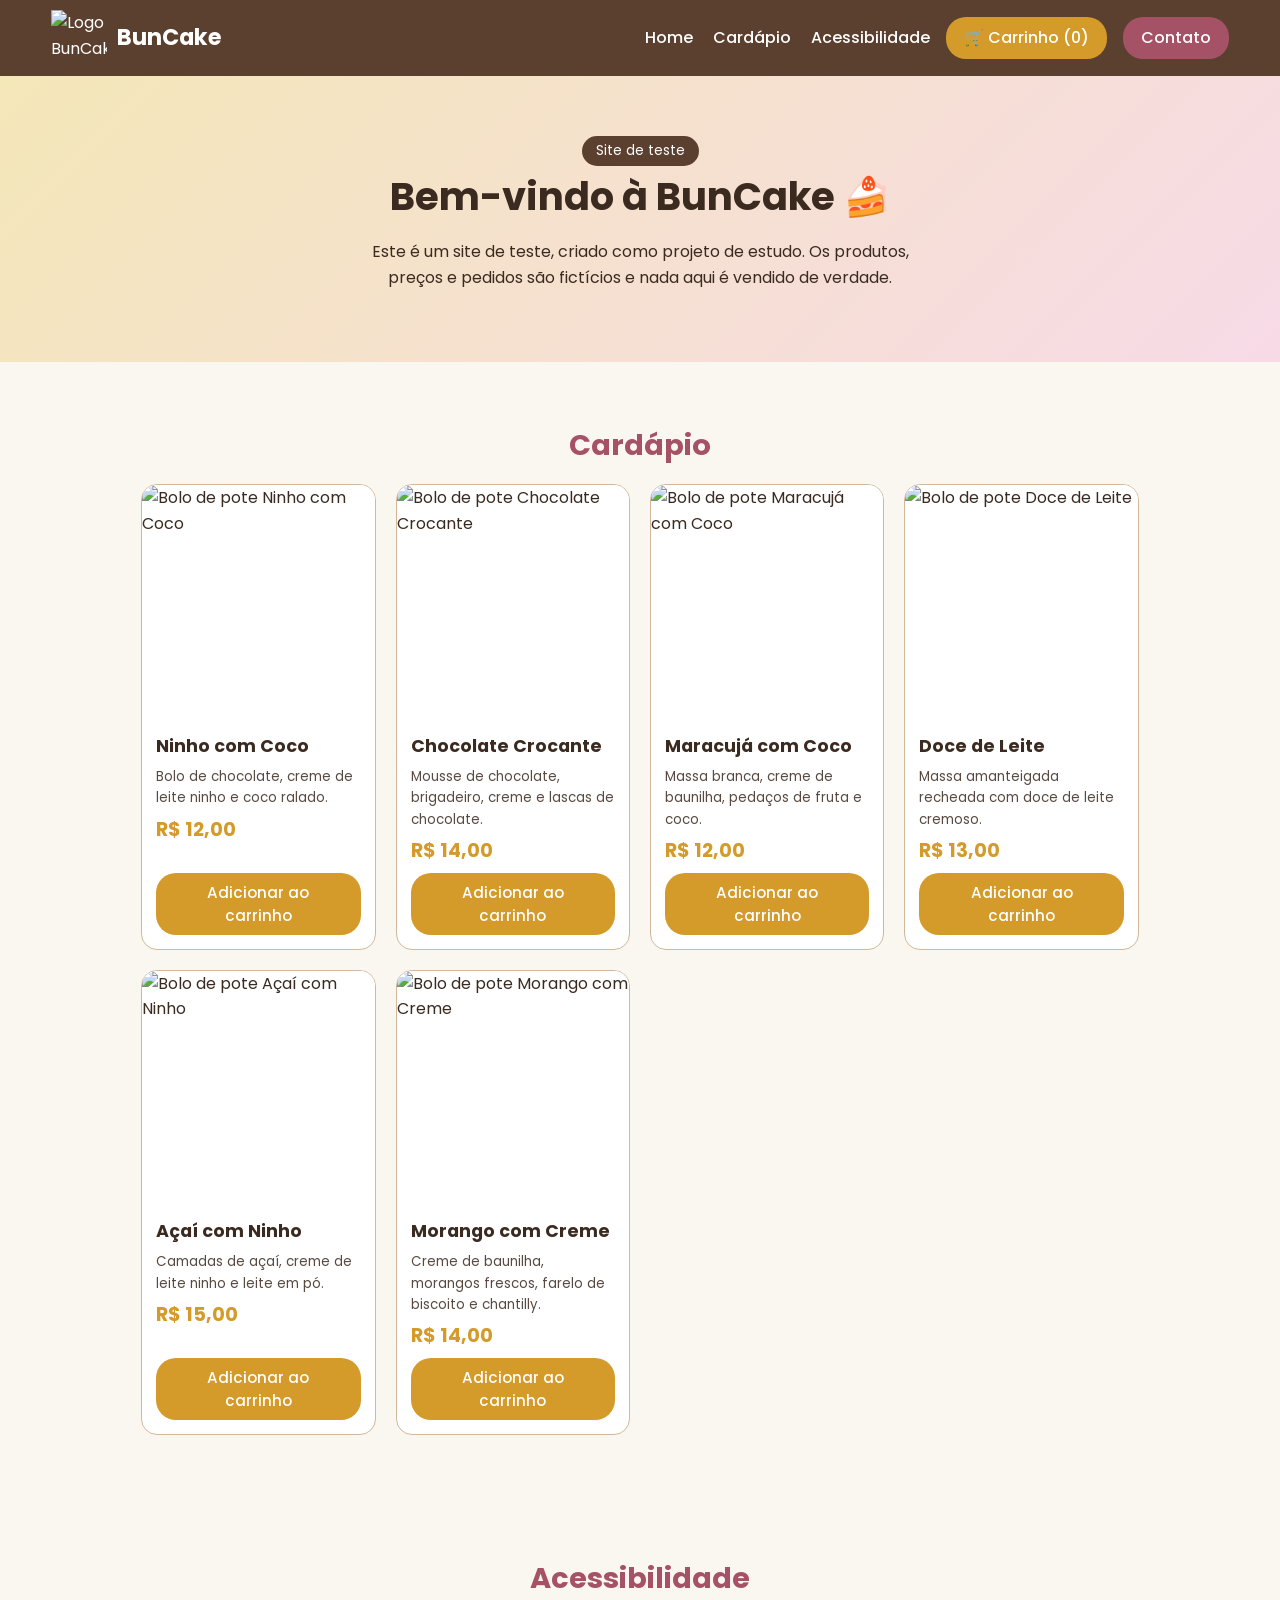
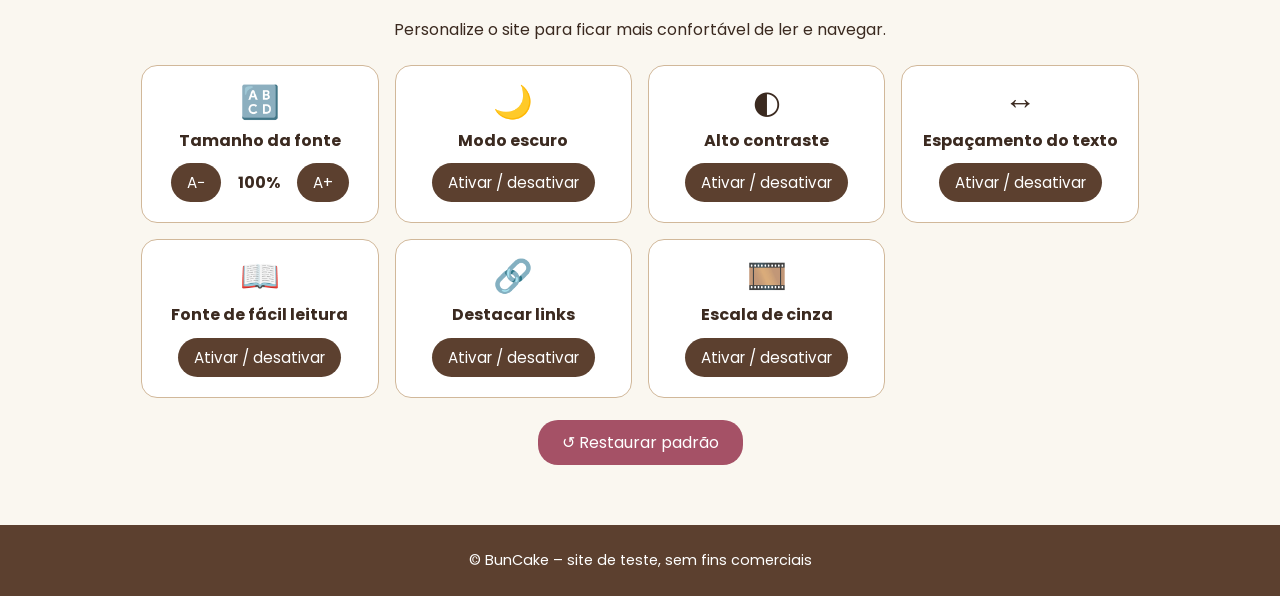
==== index.html @ f853fc82 "Add files via upload" ====
<!DOCTYPE html>
<html lang="pt-br">
<head>
    <meta charset="UTF-8">
    <meta name="viewport" content="width=device-width, initial-scale=1.0">
    <link rel="stylesheet" href="style.css">
     <link rel="icon" type="image/png" href="Imagens/LogoBunCake.png">
    <title>BunCake</title>
</head>
<body>
    <header>
        <nav class="navbar">
            <div class="brand">
                <img src="Imagens/LogoBunCake.png" alt="Logo BunCake" class="logo">
                <h1>BunCake</h1>
            </div>

            <ul id="nav-links">
                <li><a href="index.html#home">Home</a></li>
                <li><a href="index.html#cardapio">Cardápio</a></li>
                <li><a href="index.html#acessibilidade">Acessibilidade</a></li>
            </ul>

            <a href="carrinho.html" class="bnt bnt-default">🛒 Carrinho (<span id="cnt">0</span>)</a>
            <a href="contato.html" class="bnt bnt-rosa">Contato</a>
        </nav>
    </header>

    <main>
        <section class="hero" id="home">
            <span class="tag">Site de teste</span>
            <h1>Bem-vindo à BunCake 🍰</h1>
            <p>Este é um site de teste, criado como projeto de estudo. Os produtos, preços e pedidos são fictícios e nada aqui é vendido de verdade.</p>
        </section>

        <section id="cardapio">
            <h2>Cardápio</h2>
            <div class="grid" id="menu"></div>
        </section>

        <section id="acessibilidade">
            <h2>Acessibilidade</h2>
            <p>Personalize o site para ficar mais confortável de ler e navegar.</p>
            <div class="acc">
                <div class="opt"><span class="ic">🔠</span><h3>Tamanho da fonte</h3>
                    <div class="ctl">
                        <button onclick="mudarFonte(-10)" aria-label="Diminuir fonte">A−</button>
                        <span class="lvl" id="lvl">100%</span>
                        <button onclick="mudarFonte(10)" aria-label="Aumentar fonte">A+</button>
                    </div></div>
                <div class="opt"><span class="ic">🌙</span><h3>Modo escuro</h3><button data-acc="dark" onclick="alternar('dark')">Ativar / desativar</button></div>
                <div class="opt"><span class="ic">◐</span><h3>Alto contraste</h3><button data-acc="contrast" onclick="alternar('contrast')">Ativar / desativar</button></div>
                <div class="opt"><span class="ic">↔️</span><h3>Espaçamento do texto</h3><button data-acc="spacing" onclick="alternar('spacing')">Ativar / desativar</button></div>
                <div class="opt"><span class="ic">📖</span><h3>Fonte de fácil leitura</h3><button data-acc="readable" onclick="alternar('readable')">Ativar / desativar</button></div>
                <div class="opt"><span class="ic">🔗</span><h3>Destacar links</h3><button data-acc="links" onclick="alternar('links')">Ativar / desativar</button></div>
                <div class="opt"><span class="ic">🎞️</span><h3>Escala de cinza</h3><button data-acc="gray" onclick="alternar('gray')">Ativar / desativar</button></div>
            </div>
            <button class="reset" onclick="restaurar()">↺ Restaurar padrão</button>
        </section>
    </main>

    <footer>© BunCake – site de teste, sem fins comerciais</footer>
    <script src="script.js"></script>
</body>
</html>
---- style.css ----
/* ===== BunCake - style.css ===== */
@import url('https://fonts.googleapis.com/css2?family=Poppins:wght@300;400;500;600;700&display=swap');

*{
    margin:0;
    padding:0;
    box-sizing:border-box;
    font-family:'Poppins',sans-serif
}

:root{
    --color-neutral-0:#ffffff;
    --color-neutral-1:#FAF7F0;
    --color-neutral-2:#F2E7D5;
    --color-neutral-3:#D1B89A;
    --color-neutral-4:#7B5E4A;
    --color-neutral-5:#5C402F;
    --color-neutral-6:#3B2A20;
    --color-neutral-7:#000000;

    --color-primary-1:#F4E7B8;
    --color-primary-2:#E7C35A;
    --color-primary-3:#D49A2A;

    --color-secundary-1:#F7DAE7;
    --color-secundary-2:#E2B4C1;
    --color-secundary-3:#D38C9D;
    --color-secundary-4:#A55166;

    --bg:var(--color-neutral-1);
    --tx:var(--color-neutral-6);
    --card:#ffffff;
}

/* Temas de acessibilidade */
body.dark{
    --bg:#2a1f18;
    --tx:#FAF7F0;
    --card:#3B2A20;
}

body.contrast{
    --bg:#000;
    --tx:#fff;
    --card:#000;
}

body.spacing{
    line-height:2;letter-spacing:.05em;
    word-spacing:.15em;
}

body.readable *{
    font-family:Verdana,Arial,sans-serif!important;
}
body.links a{text-decoration:underline!important;
    outline:2px solid var(--color-primary-2);
    outline-offset:2px;
}
html.gray{
    filter:grayscale(1);
}

html{
    scroll-behavior:smooth;
    scroll-padding-top:90px;
    font-size:var(--fs,100%);
}

body{
    background:var(--bg);
    color:var(--tx);
    line-height:1.6;
    display:flex;
    flex-direction:column;
    min-height:100vh;
}

main{flex:1}

/* Cabeçalho */
header{
    background-color:var(--color-neutral-5);
    padding:10px 4%;
    position:sticky;
    top:0;
    z-index:5;
}

.navbar{
    display:flex;
    align-items:center;gap:16px;
    flex-wrap:wrap;
}

.brand{display:flex;
    align-items:center;
    gap:10px;color:#fff;margin-right:auto;
}

.brand h1{
    font-size:1.4rem;
}

.logo{
    width:56px;height:56px;
}

#nav-links{
    display:flex;gap:20px;
    list-style:none;
}

#nav-links a{
    color:#fff;
    text-decoration:none;
    font-weight:500;
}

#nav-links a:hover{
    color:var(--color-primary-2);
}

.bnt{
    color:#fff;text-decoration:none;
    font-weight:500;
    padding:8px 18px;
    border-radius:20px;
}

.bnt-default{
    background:var(--color-primary-3);
}

.bnt-default:hover{
    background:var(--color-primary-2);
    color:var(--color-neutral-6);
}

.bnt-rosa{
    background:var(--color-secundary-4);
}

button.bnt{
    border:0;
    cursor:pointer;
    font-size:.95rem;
}

/* Seções */

section{
    padding:60px 4%;
    max-width:1100px;
    margin:auto;
}

h2{
    font-size:1.8rem;
    margin-bottom:16px;
    color:var(--color-secundary-4);
    text-align:center;
}

body.dark h2,body.contrast h2{
    color:var(--color-primary-2);
}

/* Home */

.hero{
    text-align:center;
    background:linear-gradient(135deg,var(--color-primary-1),var(--color-secundary-1));
    max-width:none;
    color:var(--color-neutral-6);
}

.hero h1{
    font-size:2.4rem;
}

.hero p{
    max-width:560px;
    margin:12px auto;
}

.tag{display:inline-block;
    background:var(--color-neutral-5);
    color:#fff;border-radius:20px;padding:4px 14px;
    font-size:.85rem;
}

/* Cardápio */
.grid{
    display:grid;
    grid-template-columns:repeat(auto-fill,minmax(230px,1fr));
    gap:20px
}

.card{
    background:var(--card);
    border:1px solid var(--color-neutral-3);
    border-radius:16px;overflow:hidden;
    display:flex;flex-direction:column;
}

.card img{
    width:100%;
    aspect-ratio:1;
    object-fit:cover;
    background:#fff;
}

.card-info{
    padding:14px;
    display:flex;
    flex-direction:column;
    gap:6px;flex:1
}

.card h3{
    font-size:1.1rem;
}

.card small{
    opacity:.85;
}

.price{
    font-weight:700;
    color:var(--color-primary-3);
    font-size:1.2rem;
}

.card .bnt{
    margin-top:auto;
}

/* Acessibilidade */

#acessibilidade>p{
    text-align:center;
}

.acc{
    display:grid;
    grid-template-columns:repeat(auto-fit,minmax(210px,1fr));
    gap:16px;
    margin-top:22px;
}

.opt{
    background:var(--card);
    border:1px solid var(--color-neutral-3);
    border-radius:16px;padding:20px 16px;
    text-align:center;display:flex;
    flex-direction:column;
    align-items:center;
    gap:10px;
}

.opt .ic{
    font-size:2rem;
    line-height:1;
}

.opt h3{
    font-size:1rem;
}

.ctl{
    display:flex;
    align-items:center;
    gap:10px;
}

.lvl{
    min-width:56px;
    font-weight:700;
}

.acc button{
    background:var(--color-neutral-5);
    color:#fff;border:0;
    border-radius:20px;padding:8px 16px;
    cursor:pointer;
    font-size:.95rem;
}

.acc button:hover{
    background:var(--color-secundary-4);
}

.acc button.on{
    background:var(--color-primary-3);
    color:var(--color-neutral-6);
}

.reset{display:block;
    margin:22px auto 0;
    background:var(--color-secundary-4);
    color:#fff;border:0;
    border-radius:20px;
    padding:10px 24px;
    cursor:pointer;
    font-size:1rem;
}

/* Carrinho */
.row{
    display:flex;
    align-items:center;
    gap:14px;padding:12px;
    border-bottom:1px solid var(--color-neutral-3);
}

.row img{
    width:64px;
    height:64px;
    border-radius:10px;
    object-fit:cover;
}

.row .nome{
    flex:1;
}

.qtd button{
    width:28px;
    height:28px;
    border-radius:50%;
    border:1px solid var(--color-neutral-4);
    background:var(--card);
    color:var(--tx);
    cursor:pointer;
}

.total{
    text-align:right;
    font-size:1.3rem;
    font-weight:700;
    margin:16px 0;
}

/* Contato */
.centro{
    text-align:center;
}

form{
    display:grid;gap:12px;
    max-width:520px;
    margin:0 auto;
}

input,textarea{
    padding:10px;
    border:1px solid var(--color-neutral-3);
    border-radius:10px;
    font-size:1rem;
    background:var(--card);
    color:var(--tx);
}

/* Rodapé e aviso */

footer{
    text-align:center;
    padding:24px;
    background:var(--color-neutral-5);
    color:#fff;
    font-size:.9rem;
}

#toast{
    position:fixed;
    bottom:20px;
    left:50%;
    transform:translateX(-50%);
    background:var(--color-neutral-6);
    color:#fff;padding:10px 20px;
    border-radius:20px;
    opacity:0;
    transition:.3s;
    pointer-events:none;
    z-index:9;
}

#toast.show{
    opacity:1;
}

a:focus-visible,button:focus-visible,input:focus-visible,textarea:focus-visible{
    outline:3px solid var(--color-primary-2);
    outline-offset:2px;
}
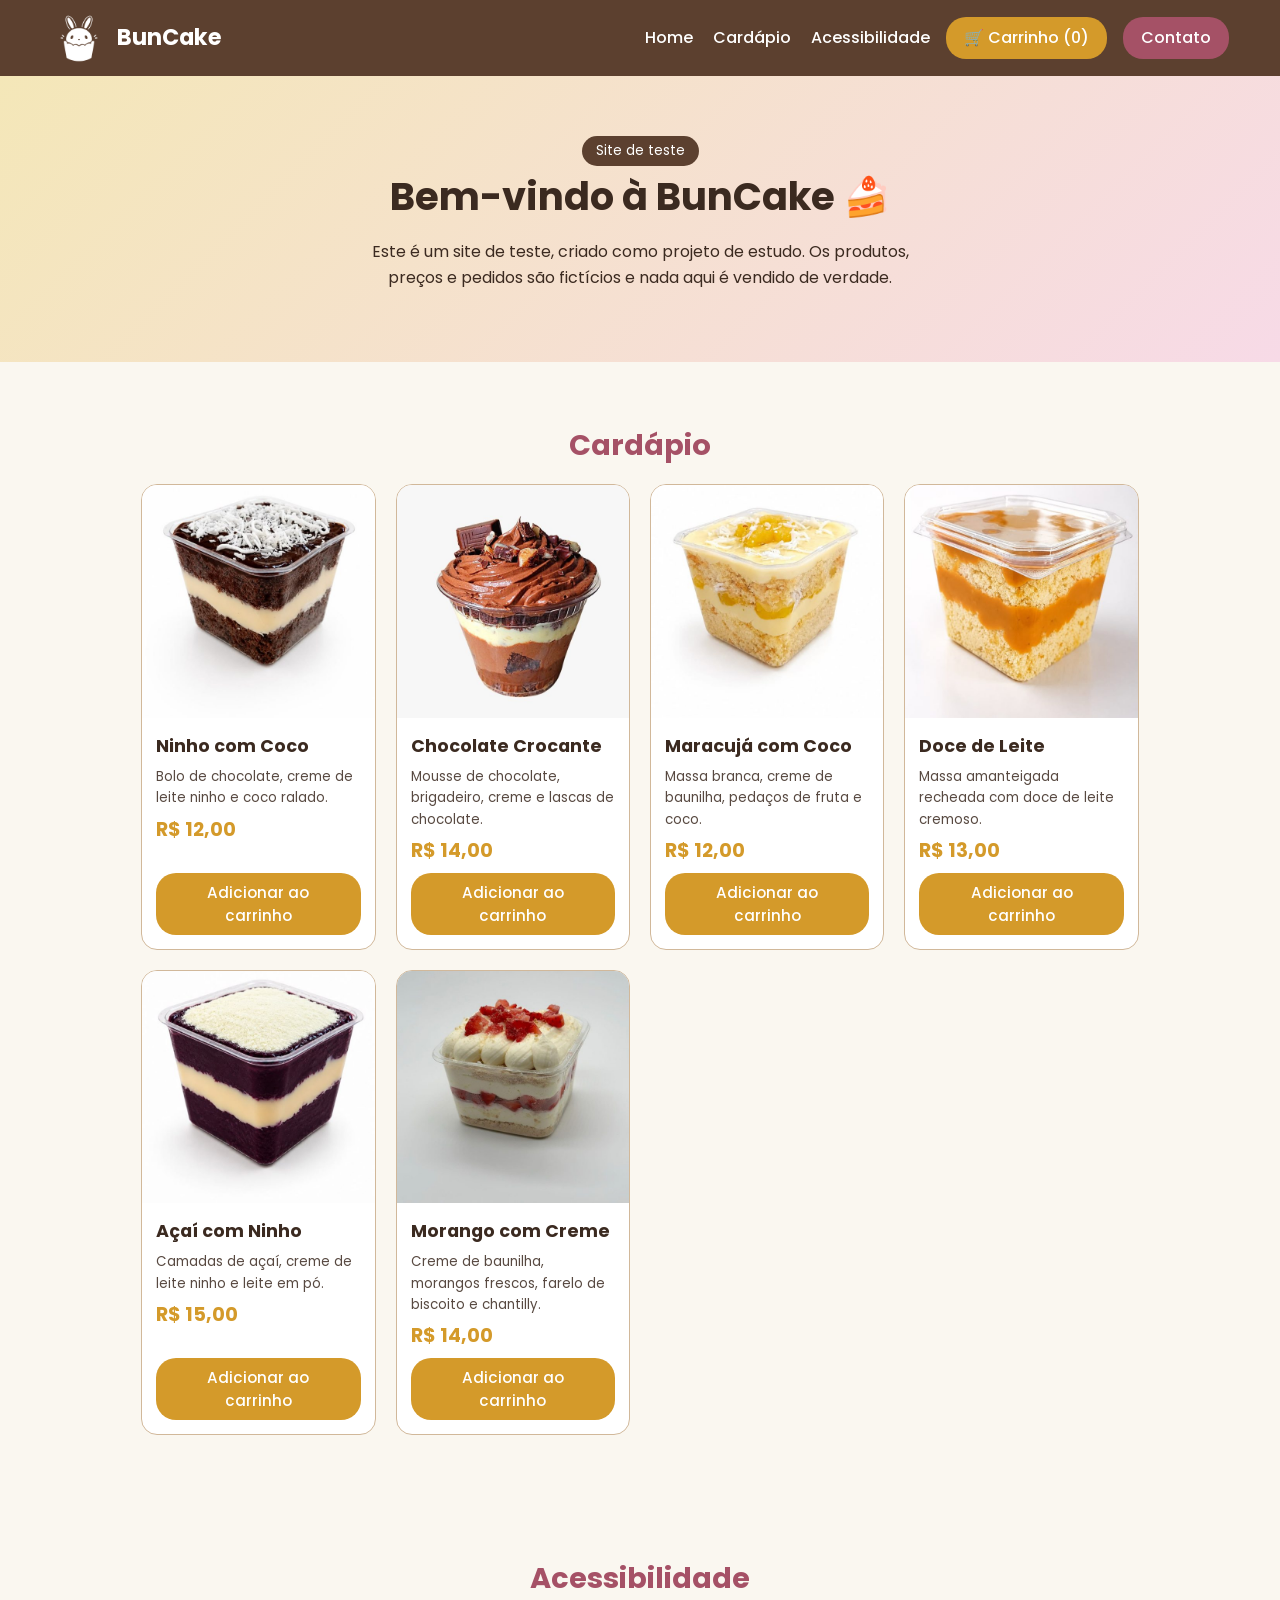
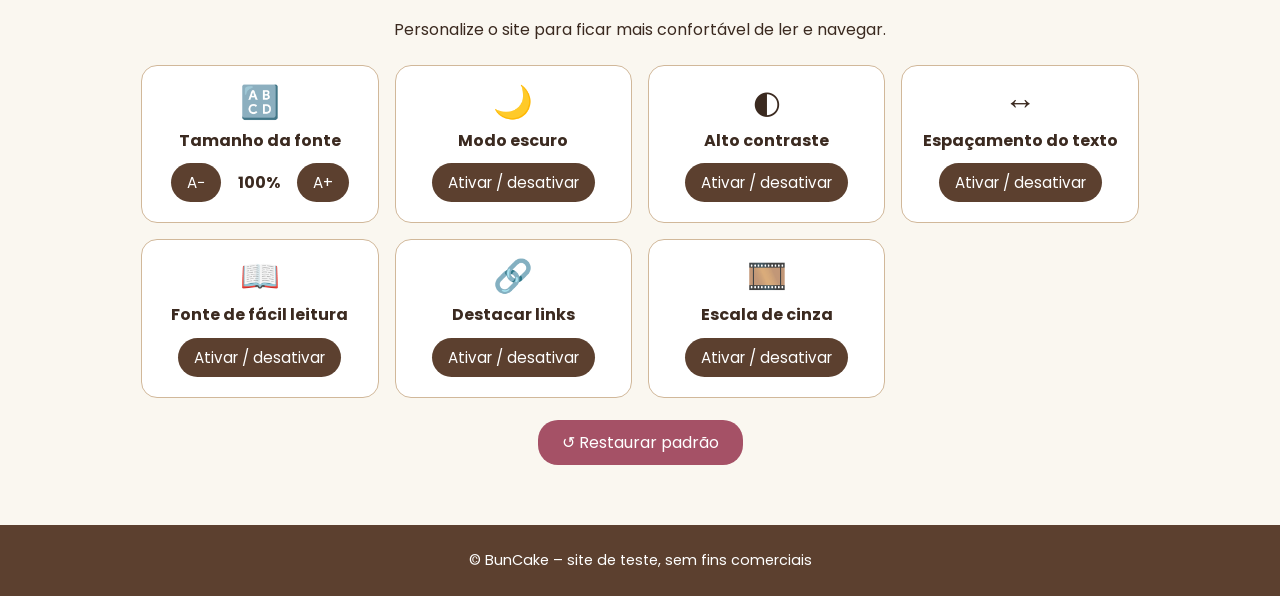
==== commit b49c7404: "Update index.html" ====
--- a/index.html
+++ b/index.html
@@ -3,7 +3,7 @@
 <head>
     <meta charset="UTF-8">
     <meta name="viewport" content="width=device-width, initial-scale=1.0">
-    <link rel="stylesheet" href="style.css">
+    <link rel="stylesheet" href="site/css/style.css">
      <link rel="icon" type="image/png" href="Imagens/LogoBunCake.png">
     <title>BunCake</title>
 </head>
@@ -21,8 +21,8 @@
                 <li><a href="index.html#acessibilidade">Acessibilidade</a></li>
             </ul>
 
-            <a href="carrinho.html" class="bnt bnt-default">🛒 Carrinho (<span id="cnt">0</span>)</a>
-            <a href="contato.html" class="bnt bnt-rosa">Contato</a>
+            <a href="site/html/carrinho.html" class="bnt bnt-default">🛒 Carrinho (<span id="cnt">0</span>)</a>
+            <a href="site/html/contato.html" class="bnt bnt-rosa">Contato</a>
         </nav>
     </header>
 
@@ -60,6 +60,6 @@
     </main>
 
     <footer>© BunCake – site de teste, sem fins comerciais</footer>
-    <script src="script.js"></script>
+    <script src="site/js/script.js"></script>
 </body>
 </html>
--- a/site/css/style.css
+++ b/site/css/style.css
@@ -0,0 +1,396 @@
+/* ===== BunCake - style.css ===== */
+@import url('https://fonts.googleapis.com/css2?family=Poppins:wght@300;400;500;600;700&display=swap');
+
+*{
+    margin:0;
+    padding:0;
+    box-sizing:border-box;
+    font-family:'Poppins',sans-serif
+}
+
+:root{
+    --color-neutral-0:#ffffff;
+    --color-neutral-1:#FAF7F0;
+    --color-neutral-2:#F2E7D5;
+    --color-neutral-3:#D1B89A;
+    --color-neutral-4:#7B5E4A;
+    --color-neutral-5:#5C402F;
+    --color-neutral-6:#3B2A20;
+    --color-neutral-7:#000000;
+
+    --color-primary-1:#F4E7B8;
+    --color-primary-2:#E7C35A;
+    --color-primary-3:#D49A2A;
+
+    --color-secundary-1:#F7DAE7;
+    --color-secundary-2:#E2B4C1;
+    --color-secundary-3:#D38C9D;
+    --color-secundary-4:#A55166;
+
+    --bg:var(--color-neutral-1);
+    --tx:var(--color-neutral-6);
+    --card:#ffffff;
+}
+
+/* Temas de acessibilidade */
+body.dark{
+    --bg:#2a1f18;
+    --tx:#FAF7F0;
+    --card:#3B2A20;
+}
+
+body.contrast{
+    --bg:#000;
+    --tx:#fff;
+    --card:#000;
+}
+
+body.spacing{
+    line-height:2;letter-spacing:.05em;
+    word-spacing:.15em;
+}
+
+body.readable *{
+    font-family:Verdana,Arial,sans-serif!important;
+}
+body.links a{text-decoration:underline!important;
+    outline:2px solid var(--color-primary-2);
+    outline-offset:2px;
+}
+html.gray{
+    filter:grayscale(1);
+}
+
+html{
+    scroll-behavior:smooth;
+    scroll-padding-top:90px;
+    font-size:var(--fs,100%);
+}
+
+body{
+    background:var(--bg);
+    color:var(--tx);
+    line-height:1.6;
+    display:flex;
+    flex-direction:column;
+    min-height:100vh;
+}
+
+main{flex:1}
+
+/* Cabeçalho */
+header{
+    background-color:var(--color-neutral-5);
+    padding:10px 4%;
+    position:sticky;
+    top:0;
+    z-index:5;
+}
+
+.navbar{
+    display:flex;
+    align-items:center;gap:16px;
+    flex-wrap:wrap;
+}
+
+.brand{display:flex;
+    align-items:center;
+    gap:10px;color:#fff;margin-right:auto;
+}
+
+.brand h1{
+    font-size:1.4rem;
+}
+
+.logo{
+    width:56px;height:56px;
+}
+
+#nav-links{
+    display:flex;gap:20px;
+    list-style:none;
+}
+
+#nav-links a{
+    color:#fff;
+    text-decoration:none;
+    font-weight:500;
+}
+
+#nav-links a:hover{
+    color:var(--color-primary-2);
+}
+
+.bnt{
+    color:#fff;text-decoration:none;
+    font-weight:500;
+    padding:8px 18px;
+    border-radius:20px;
+}
+
+.bnt-default{
+    background:var(--color-primary-3);
+}
+
+.bnt-default:hover{
+    background:var(--color-primary-2);
+    color:var(--color-neutral-6);
+}
+
+.bnt-rosa{
+    background:var(--color-secundary-4);
+}
+
+button.bnt{
+    border:0;
+    cursor:pointer;
+    font-size:.95rem;
+}
+
+/* Seções */
+
+section{
+    padding:60px 4%;
+    max-width:1100px;
+    margin:auto;
+}
+
+h2{
+    font-size:1.8rem;
+    margin-bottom:16px;
+    color:var(--color-secundary-4);
+    text-align:center;
+}
+
+body.dark h2,body.contrast h2{
+    color:var(--color-primary-2);
+}
+
+/* Home */
+
+.hero{
+    text-align:center;
+    background:linear-gradient(135deg,var(--color-primary-1),var(--color-secundary-1));
+    max-width:none;
+    color:var(--color-neutral-6);
+}
+
+.hero h1{
+    font-size:2.4rem;
+}
+
+.hero p{
+    max-width:560px;
+    margin:12px auto;
+}
+
+.tag{display:inline-block;
+    background:var(--color-neutral-5);
+    color:#fff;border-radius:20px;padding:4px 14px;
+    font-size:.85rem;
+}
+
+/* Cardápio */
+.grid{
+    display:grid;
+    grid-template-columns:repeat(auto-fill,minmax(230px,1fr));
+    gap:20px
+}
+
+.card{
+    background:var(--card);
+    border:1px solid var(--color-neutral-3);
+    border-radius:16px;overflow:hidden;
+    display:flex;flex-direction:column;
+}
+
+.card img{
+    width:100%;
+    aspect-ratio:1;
+    object-fit:cover;
+    background:#fff;
+}
+
+.card-info{
+    padding:14px;
+    display:flex;
+    flex-direction:column;
+    gap:6px;flex:1
+}
+
+.card h3{
+    font-size:1.1rem;
+}
+
+.card small{
+    opacity:.85;
+}
+
+.price{
+    font-weight:700;
+    color:var(--color-primary-3);
+    font-size:1.2rem;
+}
+
+.card .bnt{
+    margin-top:auto;
+}
+
+/* Acessibilidade */
+
+#acessibilidade>p{
+    text-align:center;
+}
+
+.acc{
+    display:grid;
+    grid-template-columns:repeat(auto-fit,minmax(210px,1fr));
+    gap:16px;
+    margin-top:22px;
+}
+
+.opt{
+    background:var(--card);
+    border:1px solid var(--color-neutral-3);
+    border-radius:16px;padding:20px 16px;
+    text-align:center;display:flex;
+    flex-direction:column;
+    align-items:center;
+    gap:10px;
+}
+
+.opt .ic{
+    font-size:2rem;
+    line-height:1;
+}
+
+.opt h3{
+    font-size:1rem;
+}
+
+.ctl{
+    display:flex;
+    align-items:center;
+    gap:10px;
+}
+
+.lvl{
+    min-width:56px;
+    font-weight:700;
+}
+
+.acc button{
+    background:var(--color-neutral-5);
+    color:#fff;border:0;
+    border-radius:20px;padding:8px 16px;
+    cursor:pointer;
+    font-size:.95rem;
+}
+
+.acc button:hover{
+    background:var(--color-secundary-4);
+}
+
+.acc button.on{
+    background:var(--color-primary-3);
+    color:var(--color-neutral-6);
+}
+
+.reset{display:block;
+    margin:22px auto 0;
+    background:var(--color-secundary-4);
+    color:#fff;border:0;
+    border-radius:20px;
+    padding:10px 24px;
+    cursor:pointer;
+    font-size:1rem;
+}
+
+/* Carrinho */
+.row{
+    display:flex;
+    align-items:center;
+    gap:14px;padding:12px;
+    border-bottom:1px solid var(--color-neutral-3);
+}
+
+.row img{
+    width:64px;
+    height:64px;
+    border-radius:10px;
+    object-fit:cover;
+}
+
+.row .nome{
+    flex:1;
+}
+
+.qtd button{
+    width:28px;
+    height:28px;
+    border-radius:50%;
+    border:1px solid var(--color-neutral-4);
+    background:var(--card);
+    color:var(--tx);
+    cursor:pointer;
+}
+
+.total{
+    text-align:right;
+    font-size:1.3rem;
+    font-weight:700;
+    margin:16px 0;
+}
+
+/* Contato */
+.centro{
+    text-align:center;
+}
+
+form{
+    display:grid;gap:12px;
+    max-width:520px;
+    margin:0 auto;
+}
+
+input,textarea{
+    padding:10px;
+    border:1px solid var(--color-neutral-3);
+    border-radius:10px;
+    font-size:1rem;
+    background:var(--card);
+    color:var(--tx);
+}
+
+/* Rodapé e aviso */
+
+footer{
+    text-align:center;
+    padding:24px;
+    background:var(--color-neutral-5);
+    color:#fff;
+    font-size:.9rem;
+}
+
+#toast{
+    position:fixed;
+    bottom:20px;
+    left:50%;
+    transform:translateX(-50%);
+    background:var(--color-neutral-6);
+    color:#fff;padding:10px 20px;
+    border-radius:20px;
+    opacity:0;
+    transition:.3s;
+    pointer-events:none;
+    z-index:9;
+}
+
+#toast.show{
+    opacity:1;
+}
+
+a:focus-visible,button:focus-visible,input:focus-visible,textarea:focus-visible{
+    outline:3px solid var(--color-primary-2);
+    outline-offset:2px;
+}
